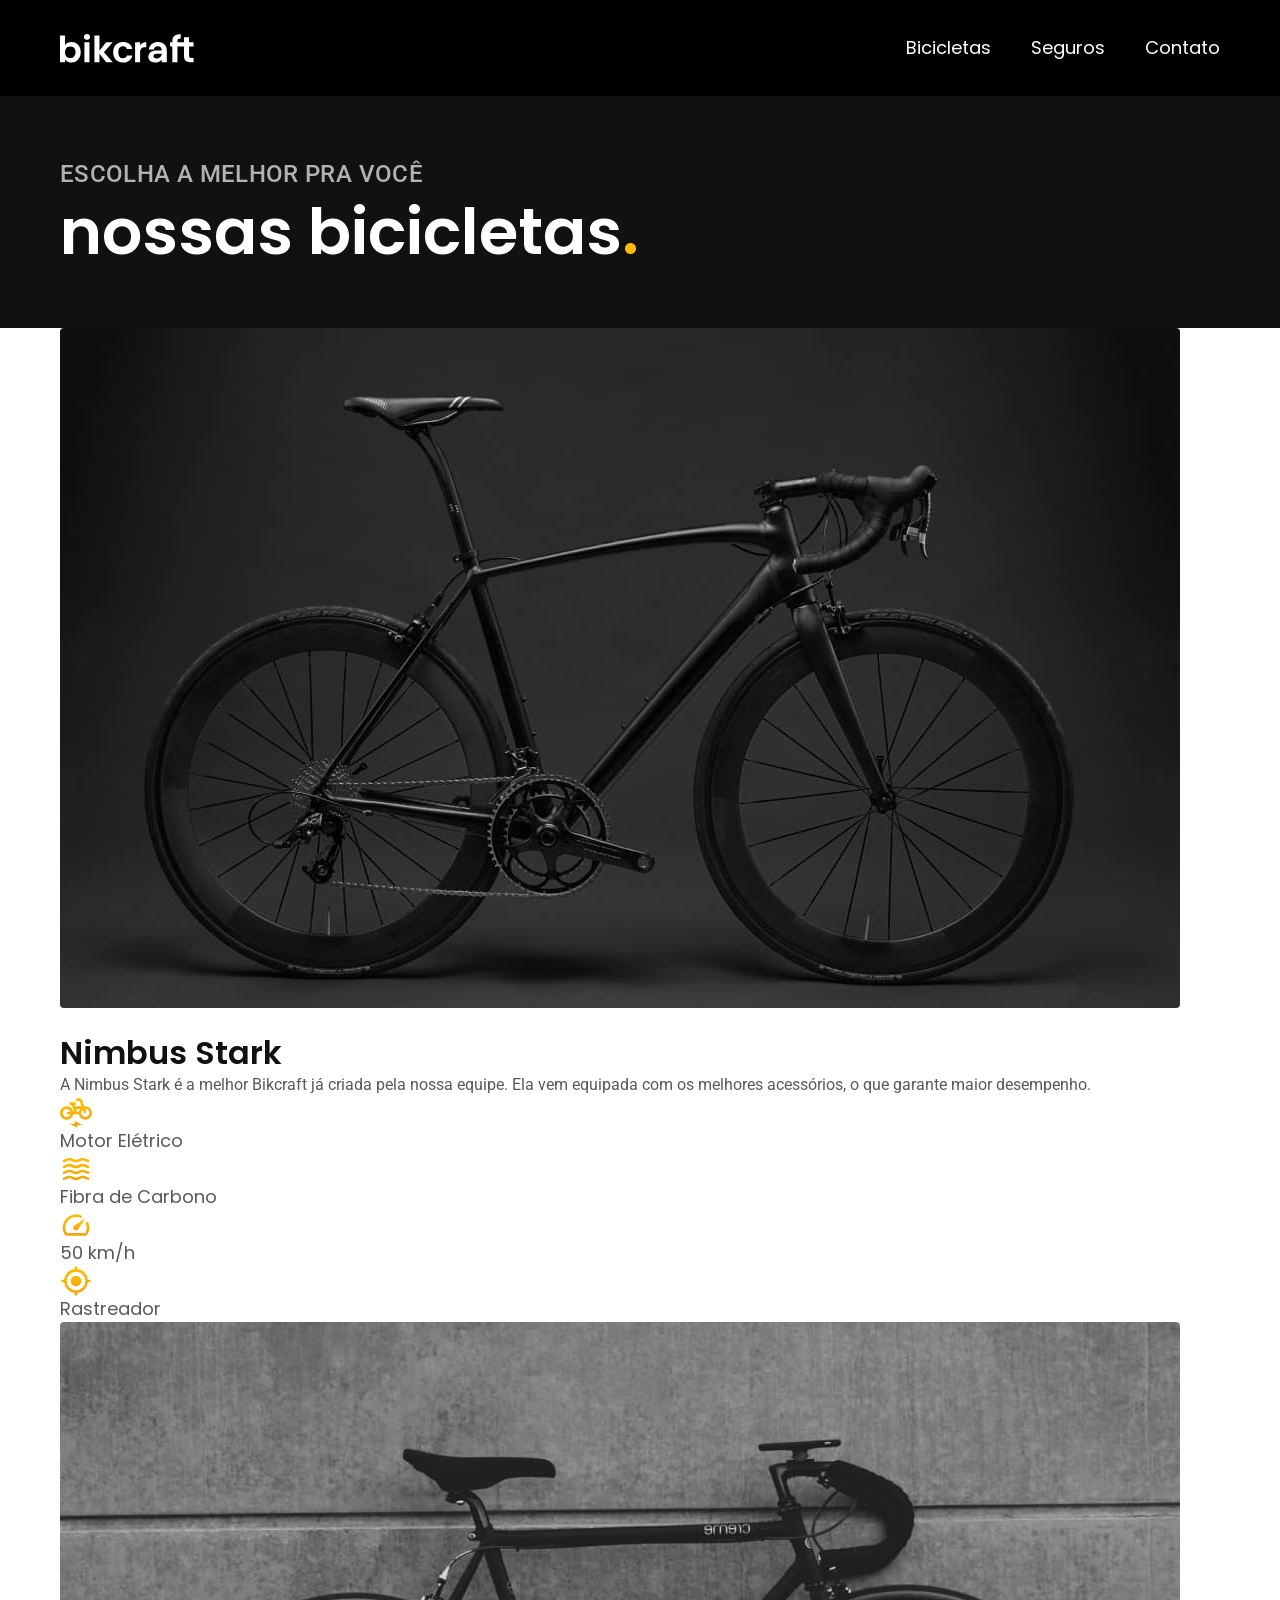
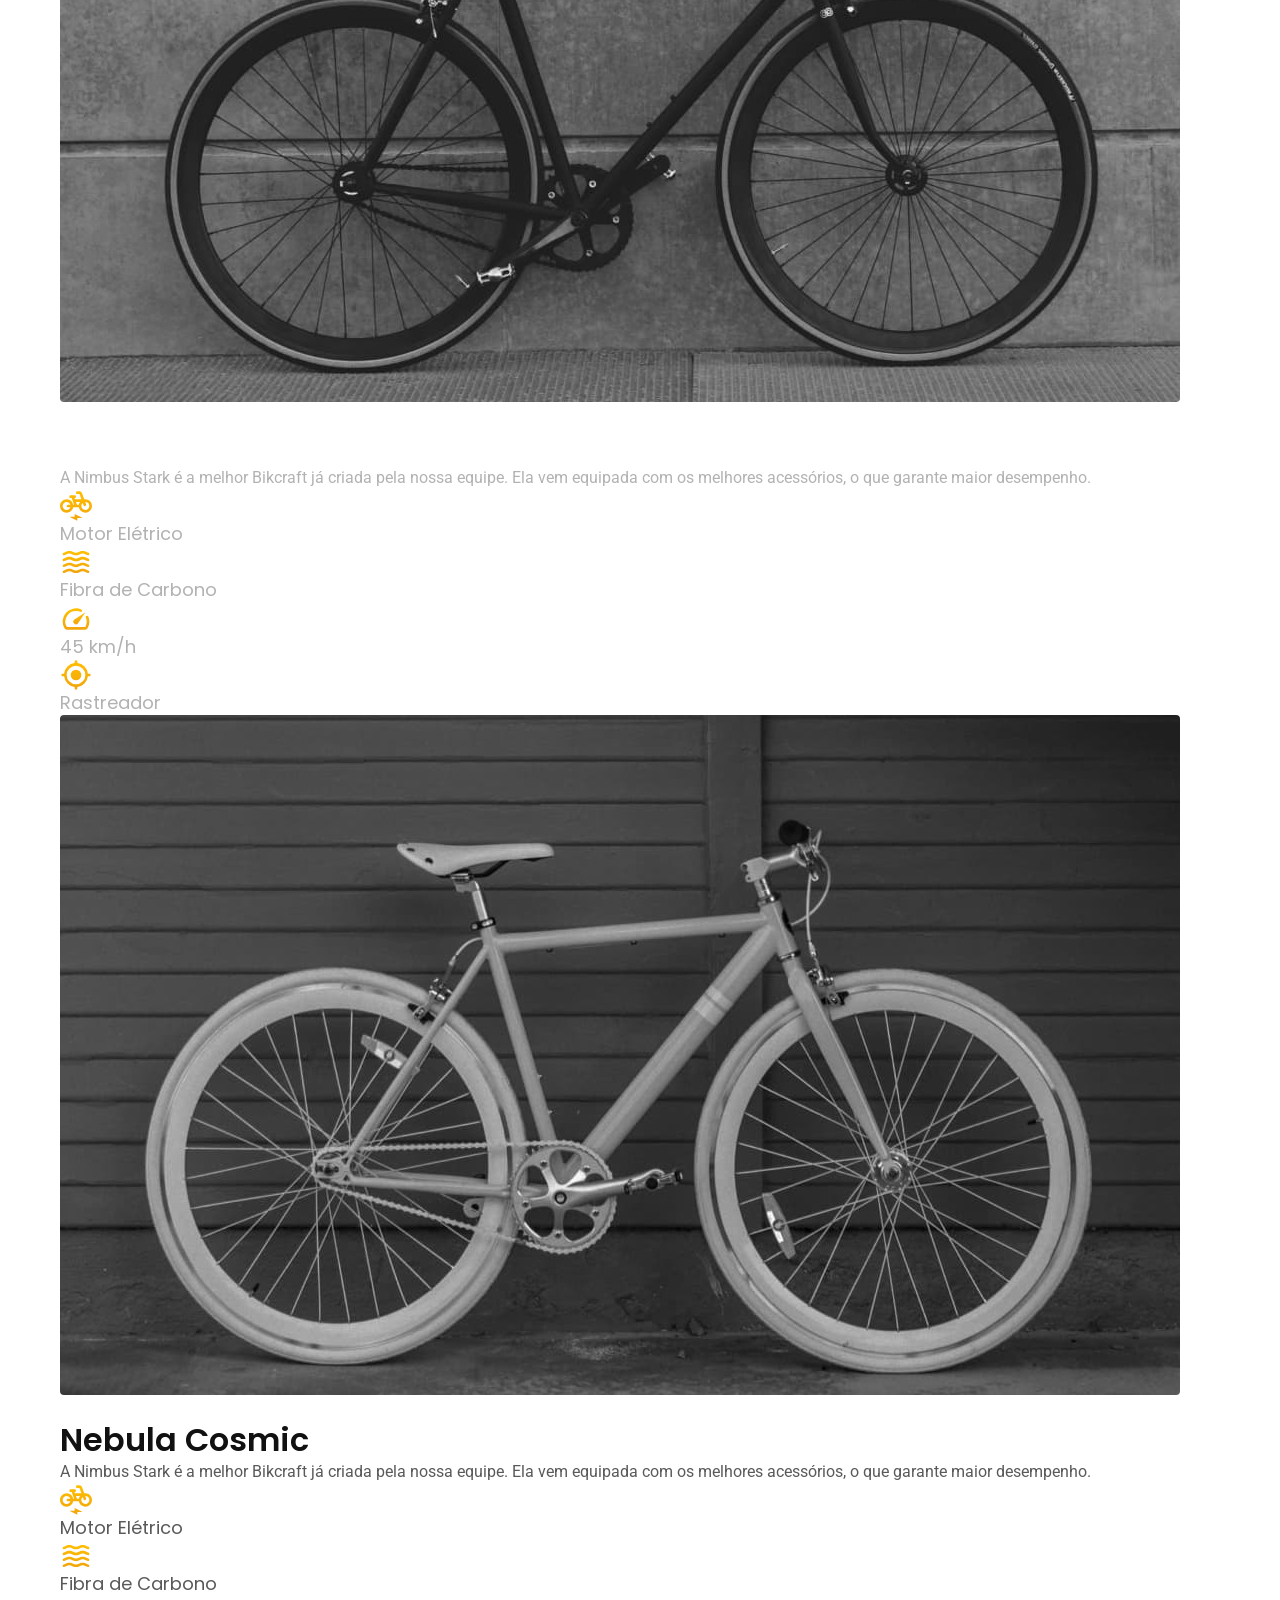
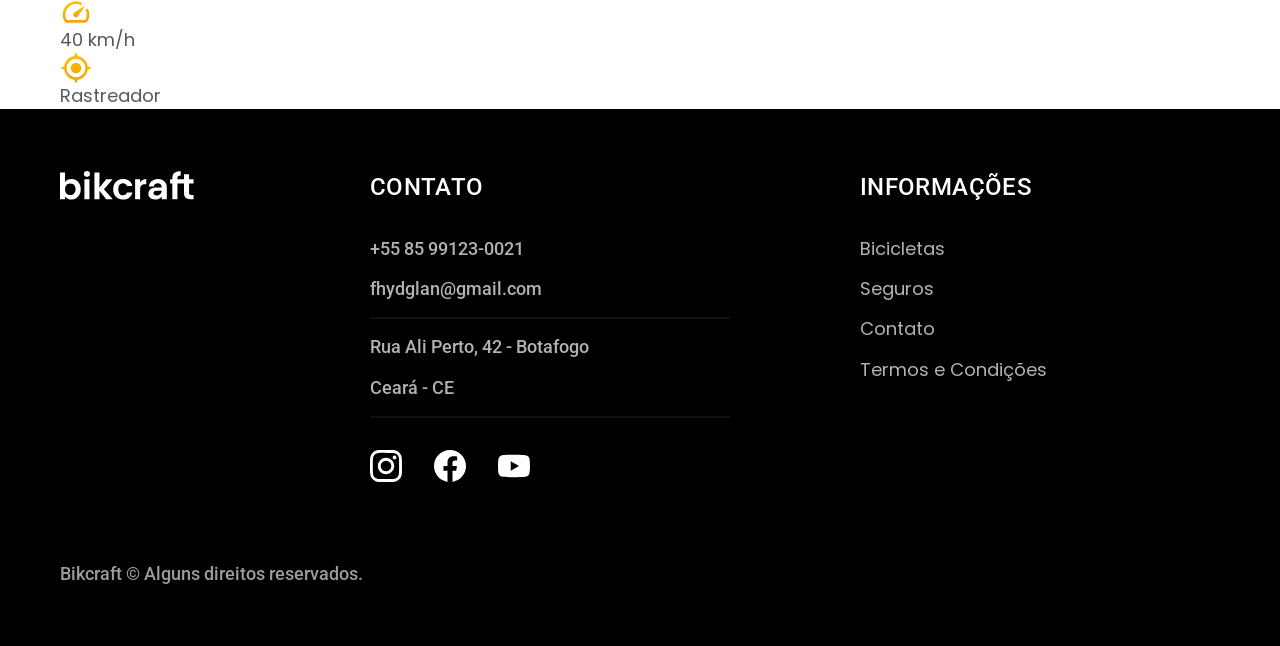
==== bicicletas.html @ d316c091 "Bikes 1" ====
<!DOCTYPE html>
<html lang="pt-br">

<head>
  <meta charset="UTF-8">
  <meta name="viewport" content="width=device-width, initial-scale=1.0">
  <title>Bicicletas | Bikcraft</title>
  <meta name="description" content="Termos e Condições">
  <link rel="stylesheet" href="./css/style.css">
  <link rel="preconnect" href="https://fonts.googleapis.com">
  <link rel="preconnect" href="https://fonts.gstatic.com" crossorigin>
  <link href="https://fonts.googleapis.com/css2?family=Merriweather:ital,opsz,wght@0,18..144,300..900;1,18..144,300..900&family=Poppins:ital,wght@0,100;0,200;0,300;0,400;0,500;0,600;0,700;0,800;0,900;1,100;1,200;1,300;1,400;1,500;1,600;1,700;1,800;1,900&family=Roboto:ital,wght@0,100..900;1,100..900&display=swap" rel="stylesheet">
</head>

<body id="bicicletas">

  <header class="header-bg">

    <div class="container header">
      <a href="./">
        <img src="./img/bikcraft.svg" alt="Bikcraft">
      </a>

      <nav aria-label="primária">
        <ul class="header-menu font-1-m cor-0">
          <li><a href="./bicicletas.html">Bicicletas</a></li>
          <li><a href="./seguros.html">Seguros</a></li>
          <li><a href="./contato.html">Contato</a></li>
        </ul>
      </nav>
    </div>

  </header>

  <main>
    <div class="titulo-bg">
      <div class="titulo container">
        <p class="font-2-l-b cor-5">Escolha a melhor pra você</p>
        <h1 class="font-1-xxl cor-0">nossas bicicletas<span class="cor-p1">.</span></h1>
      </div>
    </div>

    <div class="bicicletas-bg">
      <div class="bicicletas container">

        <div class="bicicletas-imagem">
          <img src="./img/bicicletas/nimbus.jpg" alt="Bicicleta preta">
          <span class="font-2-m cor-0">R$ 4999</span>
        </div>
        <div class="bicicletas-conteudo">
          <h2 class="font-1-xl">Nimbus Stark</h2>
          <p class="font-2-s cor-8">A Nimbus Stark é a melhor Bikcraft já criada pela nossa equipe. Ela vem equipada com os melhores acessórios, o que garante maior desempenho. </p>
          <ul class="font-1-m cor-8">
            <li>
              <img src="./img/icones/eletrica.svg" alt="">Motor Elétrico
            </li>
            <li>
              <img src="./img/icones/carbono.svg" alt="">Fibra de Carbono
            </li>
            <li>
              <img src="./img/icones/velocidade.svg" alt="">50 km/h
            </li>
            <li>
              <img src="./img/icones/rastreador.svg" alt="">Rastreador
            </li>

          </ul>
        </div>
      </div>
    </div>

    <div class="bicicletas-bg">
      <div class="bicicletas container">

        <div class="bicicletas-imagem">
          <img src="./img/bicicletas/magic.jpg" alt="Bicicleta preta">
          <span class="font-2-m cor-0">R$ 3999</span>
        </div>
        <div class="bicicletas-conteudo">
          <h2 class="font-1-xl cor-0">Magic Might</h2>
          <p class="font-2-s cor-5">A Nimbus Stark é a melhor Bikcraft já criada pela nossa equipe. Ela vem equipada com os melhores acessórios, o que garante maior desempenho. </p>
          <ul class="font-1-m cor-5">
            <li>
              <img src="./img/icones/eletrica.svg" alt="">Motor Elétrico
            </li>
            <li>
              <img src="./img/icones/carbono.svg" alt="">Fibra de Carbono
            </li>
            <li>
              <img src="./img/icones/velocidade.svg" alt="">45 km/h
            </li>
            <li>
              <img src="./img/icones/rastreador.svg" alt="">Rastreador
            </li>

          </ul>
        </div>
      </div>
    </div>

    <div class="bicicletas-bg">
      <div class="bicicletas container">

        <div class="bicicletas-imagem">
          <img src="./img/bicicletas/nebula.jpg" alt="Bicicleta preta">
          <span class="font-2-m cor-0">R$ 2499</span>
        </div>
        <div class="bicicletas-conteudo">
          <h2 class="font-1-xl">Nebula Cosmic</h2>
          <p class="font-2-s cor-8">A Nimbus Stark é a melhor Bikcraft já criada pela nossa equipe. Ela vem equipada com os melhores acessórios, o que garante maior desempenho. </p>
          <ul class="font-1-m cor-8">
            <li>
              <img src="./img/icones/eletrica.svg" alt="">Motor Elétrico
            </li>
            <li>
              <img src="./img/icones/carbono.svg" alt="">Fibra de Carbono
            </li>
            <li>
              <img src="./img/icones/velocidade.svg" alt="">40 km/h
            </li>
            <li>
              <img src="./img/icones/rastreador.svg" alt="">Rastreador
            </li>

          </ul>
        </div>
      </div>
    </div>


  </main>

  <footer class="footer-bg">
    <div class="footer container">
      <img src="./img/bikcraft.svg" alt="Bikcraft">
      <div class="footer-contato">
        <h3 class="font-2-l-b cor-0">Contato</h3>
        <ul class="font-2-m cor-5">
          <li><a href="tel:+5585991230021">+55 85 99123-0021</a></li>
          <li><a href="mailto:fhydglan@gmail.com">fhydglan@gmail.com</a></li>
          <li>Rua Ali Perto, 42 - Botafogo</li>
          <li>Ceará - CE</li>
        </ul>
        <div class="footer-redes">
          <a href="./">
            <img src="./img/redes/instagram.svg" alt="Instagram">
          </a>
          <a href="./">
            <img src="./img/redes/facebook.svg" alt="Facebook">
          </a>
          <a href="./">
            <img src="./img/redes/youtube.svg" alt="Youtube">
          </a>
        </div>
      </div>

      <div class="footer-informacoes">
        <h3 class="font-2-l-b cor-0">Informações</h3>
        <nav>
          <ul class="font-1-m cor-5">
            <li><a href="./bicicletas.html">Bicicletas</a></li>
            <li><a href="./seguros.html">Seguros</a></li>
            <li><a href="./contato.html">Contato</a></li>
            <li><a href="./termos.html">Termos e Condições</a></li>
          </ul>
        </nav>
      </div>

      <p class="footer-copy font-2-m cor-6">Bikcraft © Alguns direitos reservados.</p>
    </div>
  </footer>

</body>

</html>
---- css/style.css ----
@import url("./global/global.css");
@import url("./utilidades/tipografia.css");
@import url("./utilidades/cores.css");

@import url("./global/header.css");
@import url("./global/footer.css");

/* Utilidades */
@import url("./utilidades/componentes.css");

/* Home */
@import url("./home/introducao.css");
@import url("./home/tecnologia.css");
@import url("./home/parceiros.css");
@import url("./home/depoimento.css");

/* Bicicletas */
@import url("./bicicletas/bicicletas-lista.css");
@import url("./bicicletas/bicicletas.css");

/* Seguros */
@import url("./seguros/seguros.css");

/* Termos */
@import url("./termos/termos.css");
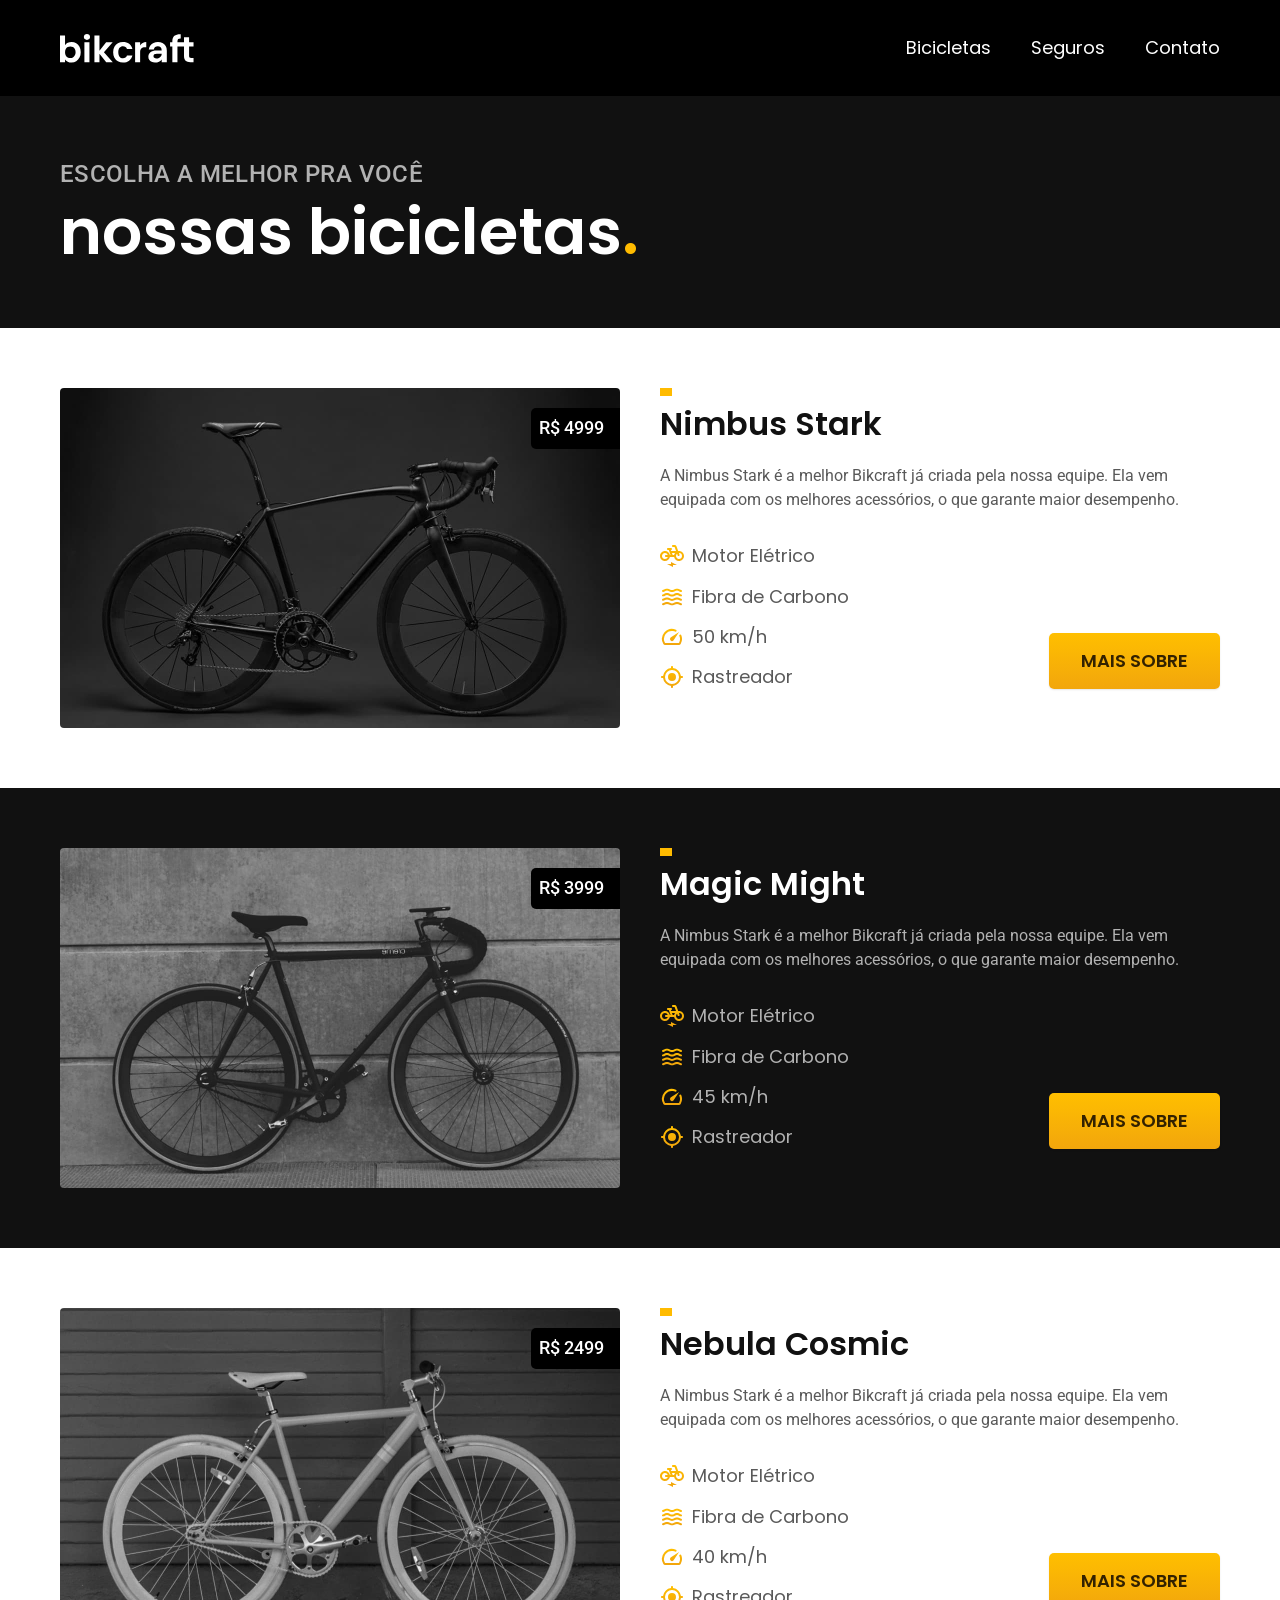
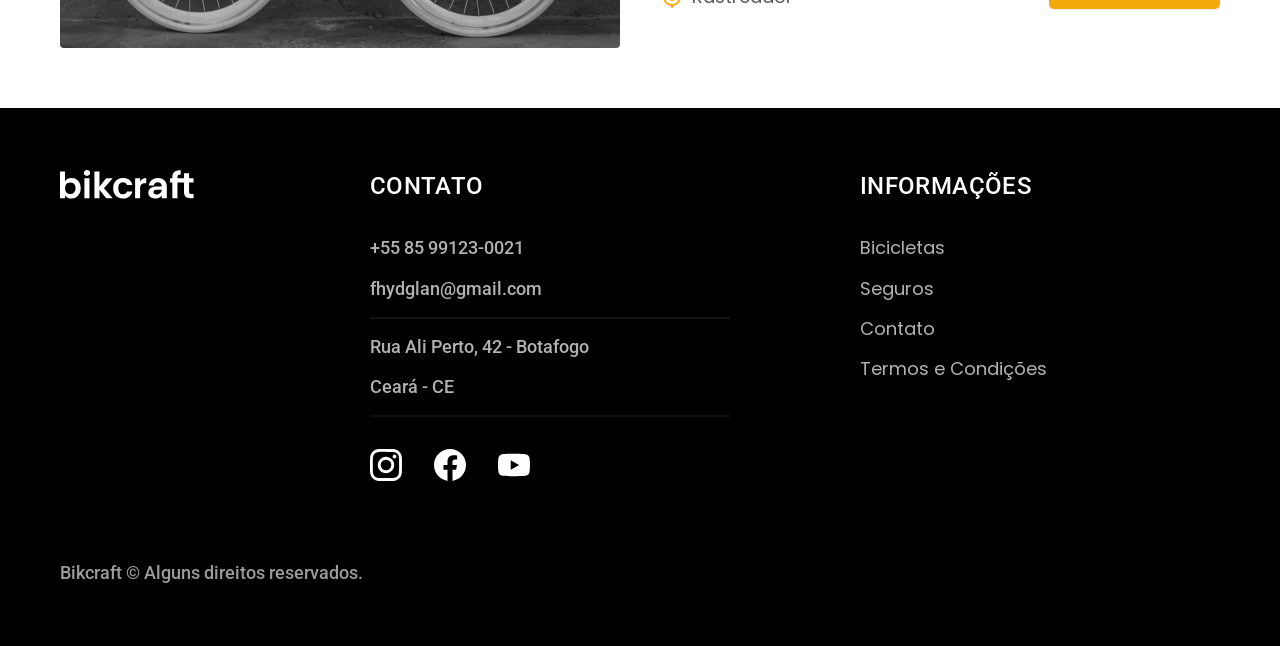
==== commit ed30cdca: "Bikes 2" ====
--- a/bicicletas.html
+++ b/bicicletas.html
@@ -40,38 +40,34 @@
       </div>
     </div>
 
-    <div class="bicicletas-bg">
-      <div class="bicicletas container">
-
-        <div class="bicicletas-imagem">
-          <img src="./img/bicicletas/nimbus.jpg" alt="Bicicleta preta">
-          <span class="font-2-m cor-0">R$ 4999</span>
-        </div>
-        <div class="bicicletas-conteudo">
-          <h2 class="font-1-xl">Nimbus Stark</h2>
-          <p class="font-2-s cor-8">A Nimbus Stark é a melhor Bikcraft já criada pela nossa equipe. Ela vem equipada com os melhores acessórios, o que garante maior desempenho. </p>
-          <ul class="font-1-m cor-8">
-            <li>
-              <img src="./img/icones/eletrica.svg" alt="">Motor Elétrico
-            </li>
-            <li>
-              <img src="./img/icones/carbono.svg" alt="">Fibra de Carbono
-            </li>
-            <li>
-              <img src="./img/icones/velocidade.svg" alt="">50 km/h
-            </li>
-            <li>
-              <img src="./img/icones/rastreador.svg" alt="">Rastreador
-            </li>
-
-          </ul>
-        </div>
+    <div class="bicicletas container">
+      <div class="bicicletas-imagem">
+        <img src="./img/bicicletas/nimbus.jpg" alt="Bicicleta preta">
+        <span class="font-2-m cor-0">R$ 4999</span>
+      </div>
+      <div class="bicicletas-conteudo">
+        <h2 class="font-1-xl">Nimbus Stark</h2>
+        <p class="font-2-s cor-8">A Nimbus Stark é a melhor Bikcraft já criada pela nossa equipe. Ela vem equipada com os melhores acessórios, o que garante maior desempenho. </p>
+        <ul class="font-1-m cor-8">
+          <li>
+            <img src="./img/icones/eletrica.svg" alt="">Motor Elétrico
+          </li>
+          <li>
+            <img src="./img/icones/carbono.svg" alt="">Fibra de Carbono
+          </li>
+          <li>
+            <img src="./img/icones/velocidade.svg" alt="">50 km/h
+          </li>
+          <li>
+            <img src="./img/icones/rastreador.svg" alt="">Rastreador
+          </li>
+        </ul>
+        <a class="botao seta" href="./bicicletas/nimbus.html">Mais Sobre</a>
       </div>
     </div>
 
     <div class="bicicletas-bg">
       <div class="bicicletas container">
-
         <div class="bicicletas-imagem">
           <img src="./img/bicicletas/magic.jpg" alt="Bicicleta preta">
           <span class="font-2-m cor-0">R$ 3999</span>
@@ -92,38 +88,35 @@
             <li>
               <img src="./img/icones/rastreador.svg" alt="">Rastreador
             </li>
-
           </ul>
+          <a class="botao seta" href="./bicicletas/magic.html">Mais Sobre</a>
         </div>
       </div>
     </div>
 
-    <div class="bicicletas-bg">
-      <div class="bicicletas container">
-
-        <div class="bicicletas-imagem">
-          <img src="./img/bicicletas/nebula.jpg" alt="Bicicleta preta">
-          <span class="font-2-m cor-0">R$ 2499</span>
-        </div>
-        <div class="bicicletas-conteudo">
-          <h2 class="font-1-xl">Nebula Cosmic</h2>
-          <p class="font-2-s cor-8">A Nimbus Stark é a melhor Bikcraft já criada pela nossa equipe. Ela vem equipada com os melhores acessórios, o que garante maior desempenho. </p>
-          <ul class="font-1-m cor-8">
-            <li>
-              <img src="./img/icones/eletrica.svg" alt="">Motor Elétrico
-            </li>
-            <li>
-              <img src="./img/icones/carbono.svg" alt="">Fibra de Carbono
-            </li>
-            <li>
-              <img src="./img/icones/velocidade.svg" alt="">40 km/h
-            </li>
-            <li>
-              <img src="./img/icones/rastreador.svg" alt="">Rastreador
-            </li>
-
-          </ul>
-        </div>
+    <div class="bicicletas container">
+      <div class="bicicletas-imagem">
+        <img src="./img/bicicletas/nebula.jpg" alt="Bicicleta preta">
+        <span class="font-2-m cor-0">R$ 2499</span>
+      </div>
+      <div class="bicicletas-conteudo">
+        <h2 class="font-1-xl">Nebula Cosmic</h2>
+        <p class="font-2-s cor-8">A Nimbus Stark é a melhor Bikcraft já criada pela nossa equipe. Ela vem equipada com os melhores acessórios, o que garante maior desempenho. </p>
+        <ul class="font-1-m cor-8">
+          <li>
+            <img src="./img/icones/eletrica.svg" alt="">Motor Elétrico
+          </li>
+          <li>
+            <img src="./img/icones/carbono.svg" alt="">Fibra de Carbono
+          </li>
+          <li>
+            <img src="./img/icones/velocidade.svg" alt="">40 km/h
+          </li>
+          <li>
+            <img src="./img/icones/rastreador.svg" alt="">Rastreador
+          </li>
+        </ul>
+        <a class="botao seta" href="./bicicletas/nebula.html">Mais Sobre</a>
       </div>
     </div>
 
